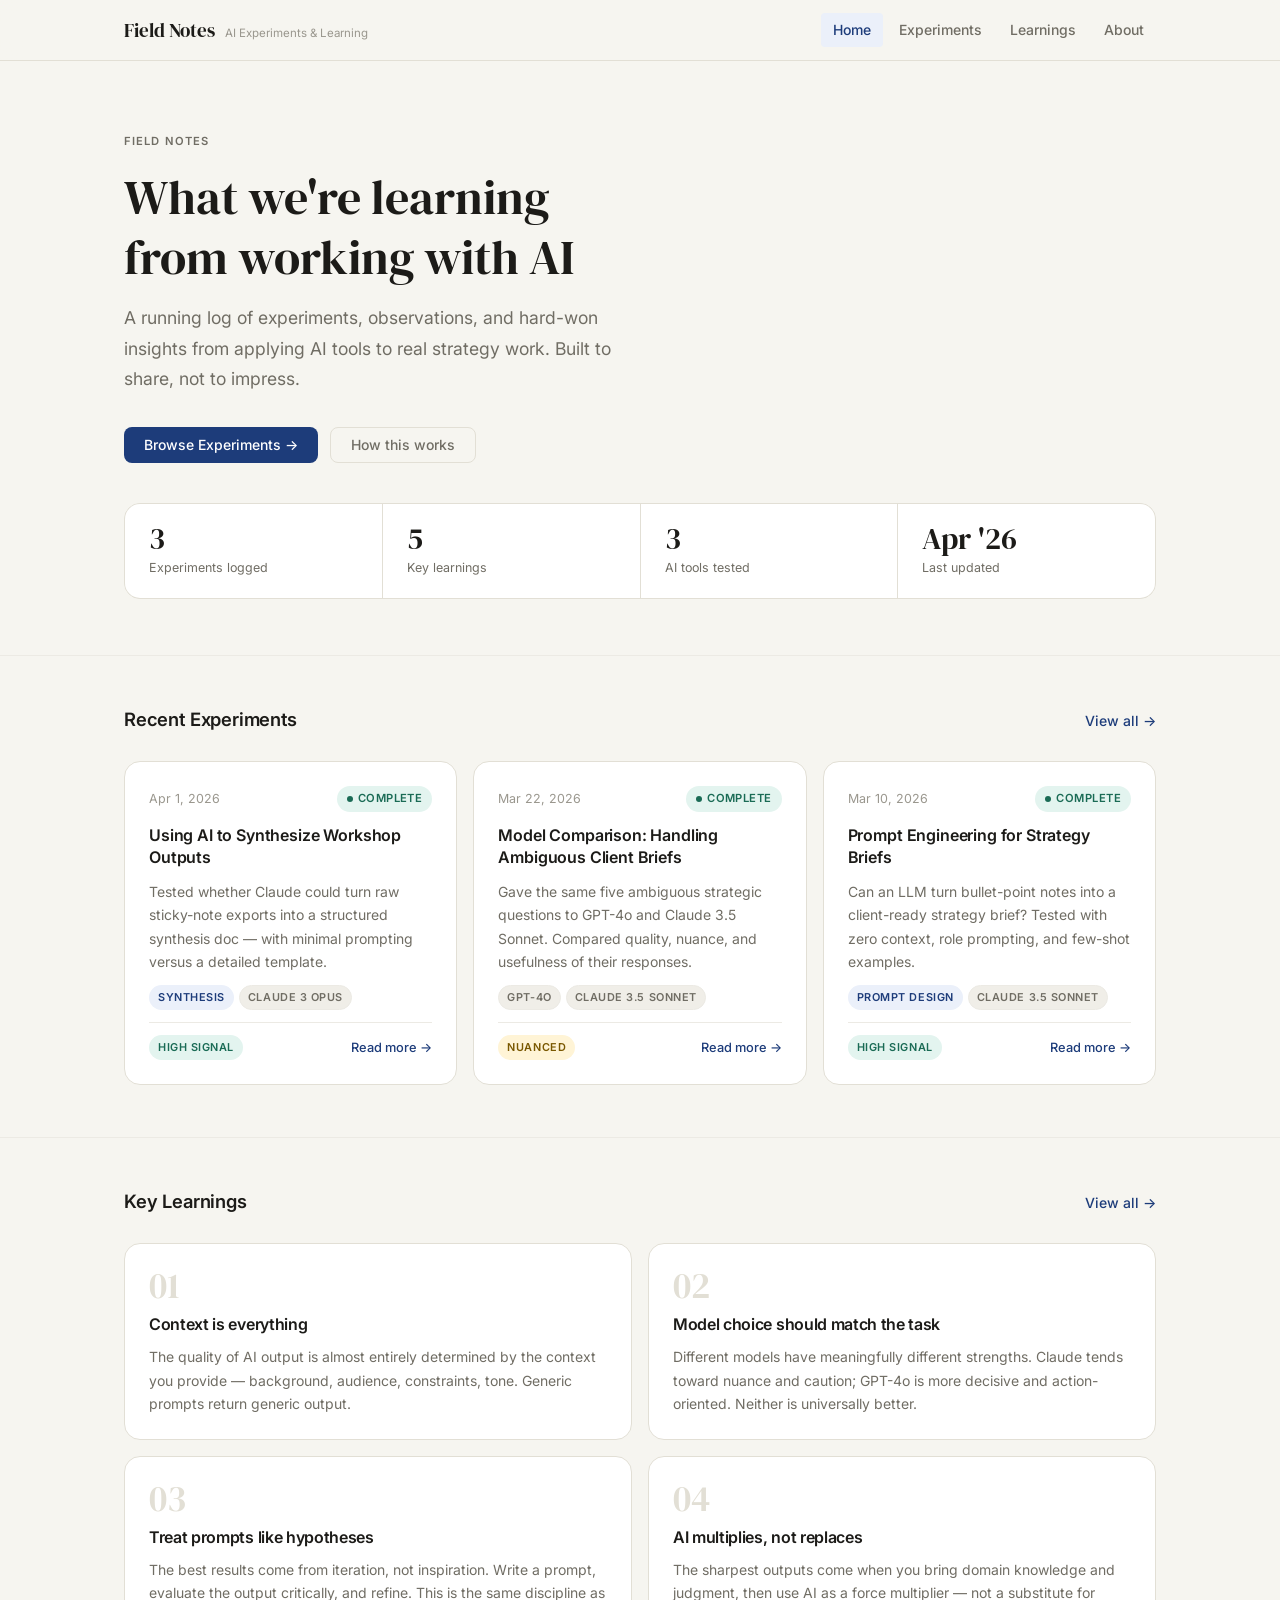
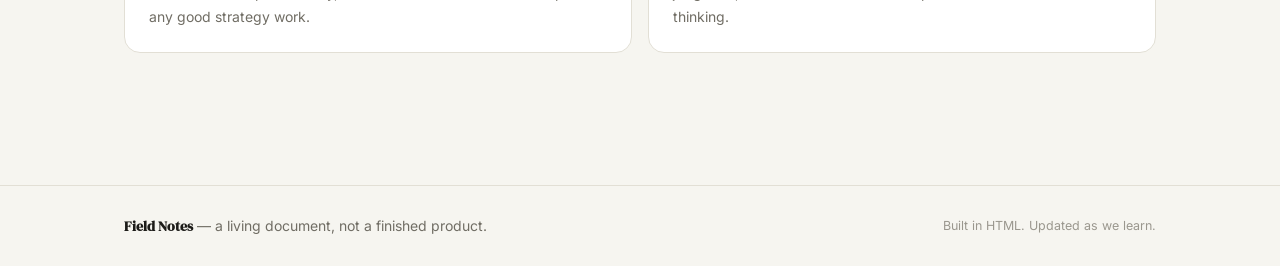
==== index.html @ b66347c5 "first commit" ====
<!DOCTYPE html>
<html lang="en">
<head>
  <meta charset="UTF-8">
  <meta name="viewport" content="width=device-width, initial-scale=1.0">
  <title>Field Notes — AI Experiments & Learning</title>
  <meta name="description" content="A living log of AI experiments, patterns, and practical learnings from strategy work.">
  <link rel="stylesheet" href="css/style.css">
</head>
<body>

  <!-- ── NAVIGATION ── -->
  <nav class="site-nav">
    <div class="nav-inner">
      <a href="index.html" class="nav-brand">
        <span class="nav-brand-name">Field Notes</span>
        <span class="nav-brand-sub">AI Experiments &amp; Learning</span>
      </a>
      <ul class="nav-links">
        <li><a href="index.html" class="active">Home</a></li>
        <li><a href="experiments/index.html">Experiments</a></li>
        <li><a href="learnings/index.html">Learnings</a></li>
        <li><a href="about/index.html">About</a></li>
      </ul>
    </div>
  </nav>

  <!-- ── HERO ── -->
  <header class="hero">
    <div class="container">
      <span class="eyebrow">Field Notes</span>
      <h1>What we're learning<br>from working with AI</h1>
      <p class="hero-desc">
        A running log of experiments, observations, and hard-won insights from applying AI tools to real strategy work. Built to share, not to impress.
      </p>
      <div class="hero-actions">
        <a href="experiments/index.html" class="btn btn-primary">Browse Experiments →</a>
        <a href="about/index.html" class="btn btn-ghost">How this works</a>
      </div>

      <!-- Stats bar -->
      <div class="stats-bar">
        <div class="stat">
          <div class="stat-number">3</div>
          <div class="stat-label">Experiments logged</div>
        </div>
        <div class="stat">
          <div class="stat-number">5</div>
          <div class="stat-label">Key learnings</div>
        </div>
        <div class="stat">
          <div class="stat-number">3</div>
          <div class="stat-label">AI tools tested</div>
        </div>
        <div class="stat">
          <div class="stat-number">Apr '26</div>
          <div class="stat-label">Last updated</div>
        </div>
      </div>
    </div>
  </header>

  <!-- ── RECENT EXPERIMENTS ── -->
  <main>
    <section class="section">
      <div class="container">
        <div class="section-header">
          <h2>Recent Experiments</h2>
          <a href="experiments/index.html" class="section-link">View all →</a>
        </div>

        <div class="card-grid">

          <!-- Card 1 -->
          <article class="card">
            <div class="card-meta">
              <span class="card-date">Apr 1, 2026</span>
              <span class="status-badge status--complete">Complete</span>
            </div>
            <h3>Using AI to Synthesize Workshop Outputs</h3>
            <p>Tested whether Claude could turn raw sticky-note exports into a structured synthesis doc — with minimal prompting versus a detailed template.</p>
            <div class="tags">
              <span class="tag tag--blue">Synthesis</span>
              <span class="tag">Claude 3 Opus</span>
            </div>
            <div class="card-footer">
              <span class="tag tag--green">High signal</span>
              <a href="experiments/experiment-003.html" class="card-link card-link-overlay">Read more →</a>
            </div>
          </article>

          <!-- Card 2 -->
          <article class="card">
            <div class="card-meta">
              <span class="card-date">Mar 22, 2026</span>
              <span class="status-badge status--complete">Complete</span>
            </div>
            <h3>Model Comparison: Handling Ambiguous Client Briefs</h3>
            <p>Gave the same five ambiguous strategic questions to GPT-4o and Claude 3.5 Sonnet. Compared quality, nuance, and usefulness of their responses.</p>
            <div class="tags">
              <span class="tag">GPT-4o</span>
              <span class="tag">Claude 3.5 Sonnet</span>
            </div>
            <div class="card-footer">
              <span class="tag tag--yellow">Nuanced</span>
              <a href="experiments/experiment-002.html" class="card-link card-link-overlay">Read more →</a>
            </div>
          </article>

          <!-- Card 3 -->
          <article class="card">
            <div class="card-meta">
              <span class="card-date">Mar 10, 2026</span>
              <span class="status-badge status--complete">Complete</span>
            </div>
            <h3>Prompt Engineering for Strategy Briefs</h3>
            <p>Can an LLM turn bullet-point notes into a client-ready strategy brief? Tested with zero context, role prompting, and few-shot examples.</p>
            <div class="tags">
              <span class="tag tag--blue">Prompt Design</span>
              <span class="tag">Claude 3.5 Sonnet</span>
            </div>
            <div class="card-footer">
              <span class="tag tag--green">High signal</span>
              <a href="experiments/experiment-001.html" class="card-link card-link-overlay">Read more →</a>
            </div>
          </article>

        </div>
      </div>
    </section>

    <!-- ── KEY LEARNINGS ── -->
    <section class="section">
      <div class="container">
        <div class="section-header">
          <h2>Key Learnings</h2>
          <a href="learnings/index.html" class="section-link">View all →</a>
        </div>

        <div class="two-col">

          <div class="insight-card">
            <div class="insight-number">01</div>
            <h3>Context is everything</h3>
            <p>The quality of AI output is almost entirely determined by the context you provide — background, audience, constraints, tone. Generic prompts return generic output.</p>
          </div>

          <div class="insight-card">
            <div class="insight-number">02</div>
            <h3>Model choice should match the task</h3>
            <p>Different models have meaningfully different strengths. Claude tends toward nuance and caution; GPT-4o is more decisive and action-oriented. Neither is universally better.</p>
          </div>

          <div class="insight-card">
            <div class="insight-number">03</div>
            <h3>Treat prompts like hypotheses</h3>
            <p>The best results come from iteration, not inspiration. Write a prompt, evaluate the output critically, and refine. This is the same discipline as any good strategy work.</p>
          </div>

          <div class="insight-card">
            <div class="insight-number">04</div>
            <h3>AI multiplies, not replaces</h3>
            <p>The sharpest outputs come when you bring domain knowledge and judgment, then use AI as a force multiplier — not a substitute for thinking.</p>
          </div>

        </div>
      </div>
    </section>
  </main>

  <!-- ── FOOTER ── -->
  <footer class="site-footer">
    <div class="footer-inner">
      <p class="footer-left"><strong>Field Notes</strong> — a living document, not a finished product.</p>
      <p class="footer-right">Built in HTML. Updated as we learn.</p>
    </div>
  </footer>

</body>
</html>
---- css/style.css ----
/* ========================================
   FIELD NOTES — AI Experiments & Learning
   Shared Stylesheet
   ======================================== */

@import url('https://fonts.googleapis.com/css2?family=DM+Serif+Display&family=Inter:wght@300;400;500;600&display=swap');

/* ── DESIGN TOKENS ── */
:root {
  /* Backgrounds */
  --bg:            #F6F5F0;
  --surface:       #FFFFFF;
  --surface-tint:  #F0EEE8;

  /* Borders */
  --border:        #E2DFD5;
  --border-soft:   #ECEAE4;

  /* Text */
  --text:          #1C1B18;
  --text-muted:    #706D64;
  --text-light:    #9A978E;

  /* Accent — deep navy */
  --accent:        #1D3C7A;
  --accent-hover:  #162E5E;
  --accent-mid:    #3059B4;
  --accent-light:  #EBF0FA;

  /* Status colors */
  --green:         #1A6B55;
  --green-light:   #E3F4EF;
  --yellow:        #7A5800;
  --yellow-light:  #FFF4D6;
  --red:           #8B1A1A;
  --red-light:     #FDEAEA;

  /* Typography */
  --font-sans: 'Inter', -apple-system, BlinkMacSystemFont, system-ui, sans-serif;
  --font-serif: 'DM Serif Display', Georgia, serif;

  /* Layout */
  --max-w:       1080px;
  --max-w-prose: 680px;

  /* Shape */
  --radius:    8px;
  --radius-lg: 16px;
  --radius-sm: 4px;

  /* Shadows */
  --shadow-sm: 0 1px 2px rgba(0, 0, 0, 0.06);
  --shadow:    0 2px 8px rgba(0, 0, 0, 0.08), 0 1px 2px rgba(0, 0, 0, 0.04);
  --shadow-md: 0 8px 24px rgba(0, 0, 0, 0.08), 0 2px 6px rgba(0, 0, 0, 0.04);

  /* Motion */
  --transition: 150ms ease;
}

/* ── RESET ── */
*, *::before, *::after {
  box-sizing: border-box;
  margin: 0;
  padding: 0;
}

html { scroll-behavior: smooth; }

body {
  font-family: var(--font-sans);
  background: var(--bg);
  color: var(--text);
  line-height: 1.6;
  font-size: 16px;
  -webkit-font-smoothing: antialiased;
  -moz-osx-font-smoothing: grayscale;
}

img { max-width: 100%; display: block; }
a { color: inherit; text-decoration: none; }

/* ── TYPOGRAPHY ── */
h1, h2, h3, h4 {
  line-height: 1.25;
  font-weight: 600;
  letter-spacing: -0.02em;
}

h1 {
  font-size: clamp(2rem, 4vw, 3rem);
  font-family: var(--font-serif);
  font-weight: 400;
  letter-spacing: 0;
}

h2 { font-size: clamp(1.35rem, 2.5vw, 1.65rem); }
h3 { font-size: 1.15rem; }
h4 { font-size: 0.9375rem; }

p { line-height: 1.7; }

.eyebrow {
  font-size: 0.7rem;
  font-weight: 600;
  letter-spacing: 0.1em;
  text-transform: uppercase;
  color: var(--text-muted);
}

/* ── LAYOUT ── */
.container {
  max-width: var(--max-w);
  margin: 0 auto;
  padding: 0 24px;
}

.container--prose {
  max-width: var(--max-w-prose);
  margin: 0 auto;
  padding: 0 24px;
}

/* ── NAVIGATION ── */
.site-nav {
  border-bottom: 1px solid var(--border);
  background: rgba(246, 245, 240, 0.94);
  backdrop-filter: blur(12px);
  -webkit-backdrop-filter: blur(12px);
  position: sticky;
  top: 0;
  z-index: 100;
}

.nav-inner {
  max-width: var(--max-w);
  margin: 0 auto;
  padding: 0 24px;
  height: 60px;
  display: flex;
  align-items: center;
  justify-content: space-between;
}

.nav-brand {
  display: flex;
  align-items: baseline;
  gap: 10px;
}

.nav-brand-name {
  font-family: var(--font-serif);
  font-size: 1.2rem;
  color: var(--text);
}

.nav-brand-sub {
  font-size: 0.72rem;
  color: var(--text-light);
  font-weight: 400;
}

.nav-links {
  display: flex;
  gap: 4px;
  list-style: none;
}

.nav-links a {
  font-size: 0.875rem;
  font-weight: 500;
  color: var(--text-muted);
  padding: 6px 12px;
  border-radius: var(--radius-sm);
  transition: color var(--transition), background var(--transition);
  display: block;
}

.nav-links a:hover {
  color: var(--text);
  background: var(--surface-tint);
}

.nav-links a.active {
  color: var(--accent);
  background: var(--accent-light);
}

/* ── HERO ── */
.hero {
  padding: 72px 0 56px;
  border-bottom: 1px solid var(--border-soft);
}

.hero .eyebrow {
  margin-bottom: 16px;
  display: block;
}

.hero h1 { margin-bottom: 16px; }

.hero-desc {
  font-size: 1.1rem;
  color: var(--text-muted);
  max-width: 540px;
  line-height: 1.75;
}

.hero-actions {
  margin-top: 32px;
  display: flex;
  gap: 12px;
  flex-wrap: wrap;
}

/* ── BUTTONS ── */
.btn {
  display: inline-flex;
  align-items: center;
  gap: 6px;
  padding: 10px 20px;
  border-radius: var(--radius);
  font-family: var(--font-sans);
  font-size: 0.875rem;
  font-weight: 500;
  cursor: pointer;
  transition: all var(--transition);
  border: none;
  text-decoration: none;
  line-height: 1;
}

.btn-primary {
  background: var(--accent);
  color: #fff;
}

.btn-primary:hover { background: var(--accent-hover); }

.btn-ghost {
  background: transparent;
  color: var(--text-muted);
  border: 1px solid var(--border);
}

.btn-ghost:hover {
  background: var(--surface);
  color: var(--text);
}

/* ── SECTIONS ── */
.section { padding: 52px 0; }

.section + .section {
  border-top: 1px solid var(--border-soft);
}

.section-header {
  display: flex;
  align-items: baseline;
  justify-content: space-between;
  margin-bottom: 28px;
  gap: 16px;
}

.section-header h2 {
  font-size: 1.15rem;
  letter-spacing: -0.01em;
}

.section-link {
  font-size: 0.875rem;
  color: var(--accent);
  font-weight: 500;
  white-space: nowrap;
  transition: color var(--transition);
}

.section-link:hover {
  color: var(--accent-hover);
  text-decoration: underline;
}

/* ── STATS BAR ── */
.stats-bar {
  display: grid;
  grid-template-columns: repeat(auto-fit, minmax(140px, 1fr));
  gap: 1px;
  background: var(--border);
  border: 1px solid var(--border);
  border-radius: var(--radius-lg);
  overflow: hidden;
  margin: 40px 0 0;
}

.stat {
  background: var(--surface);
  padding: 20px 24px;
}

.stat-number {
  font-size: 1.875rem;
  font-family: var(--font-serif);
  color: var(--text);
  line-height: 1;
  margin-bottom: 4px;
}

.stat-label {
  font-size: 0.78rem;
  color: var(--text-muted);
}

/* ── CARDS ── */
.card-grid {
  display: grid;
  grid-template-columns: repeat(auto-fill, minmax(300px, 1fr));
  gap: 16px;
}

.card {
  background: var(--surface);
  border: 1px solid var(--border);
  border-radius: var(--radius-lg);
  padding: 24px;
  display: flex;
  flex-direction: column;
  gap: 12px;
  position: relative;
  transition: box-shadow var(--transition), transform var(--transition), border-color var(--transition);
}

.card:hover {
  box-shadow: var(--shadow-md);
  transform: translateY(-2px);
}

.card-meta {
  display: flex;
  align-items: center;
  justify-content: space-between;
  gap: 8px;
}

.card-date {
  font-size: 0.78rem;
  color: var(--text-light);
}

.card h3 {
  font-size: 1rem;
  line-height: 1.4;
  letter-spacing: -0.01em;
}

.card p {
  font-size: 0.875rem;
  color: var(--text-muted);
  line-height: 1.65;
  flex: 1;
}

.card-footer {
  margin-top: auto;
  padding-top: 12px;
  border-top: 1px solid var(--border-soft);
  display: flex;
  align-items: center;
  justify-content: space-between;
  gap: 8px;
}

.card-link {
  font-size: 0.8rem;
  color: var(--accent);
  font-weight: 500;
  transition: color var(--transition);
}

.card-link:hover { color: var(--accent-hover); }

/* Full-card click target */
.card-link-overlay::after {
  content: '';
  position: absolute;
  inset: 0;
  border-radius: var(--radius-lg);
}

/* ── TAGS ── */
.tags {
  display: flex;
  flex-wrap: wrap;
  gap: 5px;
}

.tag {
  font-size: 0.68rem;
  font-weight: 600;
  letter-spacing: 0.05em;
  text-transform: uppercase;
  padding: 3px 8px;
  border-radius: 100px;
  background: var(--surface-tint);
  color: var(--text-muted);
  border: 1px solid var(--border-soft);
  white-space: nowrap;
}

.tag--blue  { background: var(--accent-light); color: var(--accent);  border-color: transparent; }
.tag--green { background: var(--green-light);  color: var(--green);   border-color: transparent; }
.tag--yellow{ background: var(--yellow-light); color: var(--yellow);  border-color: transparent; }
.tag--red   { background: var(--red-light);    color: var(--red);     border-color: transparent; }

/* ── STATUS BADGE ── */
.status-badge {
  display: inline-flex;
  align-items: center;
  gap: 5px;
  font-size: 0.7rem;
  font-weight: 600;
  letter-spacing: 0.04em;
  text-transform: uppercase;
  padding: 4px 10px;
  border-radius: 100px;
}

.status-badge::before {
  content: '';
  width: 6px;
  height: 6px;
  border-radius: 50%;
  background: currentColor;
  display: block;
}

.status--complete  { background: var(--green-light);  color: var(--green);  }
.status--ongoing   { background: var(--yellow-light); color: var(--yellow); }
.status--draft     { background: var(--surface-tint); color: var(--text-muted); }

/* ── EXPERIMENT LIST PAGE ── */
.experiments-table {
  display: flex;
  flex-direction: column;
  gap: 12px;
}

.experiment-row {
  background: var(--surface);
  border: 1px solid var(--border);
  border-radius: var(--radius-lg);
  padding: 20px 24px;
  display: grid;
  grid-template-columns: 1fr auto;
  gap: 16px;
  align-items: center;
  position: relative;
  transition: box-shadow var(--transition), transform var(--transition);
}

.experiment-row:hover {
  box-shadow: var(--shadow);
  transform: translateY(-1px);
}

.experiment-row-main {
  display: flex;
  flex-direction: column;
  gap: 8px;
  min-width: 0;
}

.experiment-row-meta {
  display: flex;
  align-items: center;
  gap: 8px;
  flex-wrap: wrap;
}

.experiment-row h3 {
  font-size: 1rem;
  letter-spacing: -0.01em;
}

.experiment-row p {
  font-size: 0.875rem;
  color: var(--text-muted);
  line-height: 1.55;
}

.experiment-row-right {
  display: flex;
  flex-direction: column;
  align-items: flex-end;
  gap: 8px;
  white-space: nowrap;
}

/* ── EXPERIMENT DETAIL ── */
.experiment-header {
  padding: 48px 0 40px;
  border-bottom: 1px solid var(--border-soft);
}

.back-link {
  display: inline-flex;
  align-items: center;
  gap: 6px;
  font-size: 0.8rem;
  color: var(--text-muted);
  margin-bottom: 28px;
  transition: color var(--transition);
}

.back-link:hover { color: var(--text); }
.back-link svg { flex-shrink: 0; }

.experiment-header-meta {
  display: flex;
  align-items: center;
  gap: 10px;
  flex-wrap: wrap;
  margin-bottom: 20px;
}

.experiment-header h1 {
  font-size: clamp(1.6rem, 3.5vw, 2.5rem);
  margin-bottom: 14px;
}

.experiment-header-desc {
  font-size: 1.05rem;
  color: var(--text-muted);
  max-width: 580px;
  line-height: 1.75;
}

.experiment-body {
  padding: 52px 0 80px;
}

.experiment-layout {
  display: grid;
  grid-template-columns: 1fr 256px;
  gap: 52px;
  align-items: start;
}

.experiment-content { min-width: 0; }

.experiment-sidebar { position: sticky; top: 76px; }

.experiment-section {
  margin-bottom: 44px;
}

.experiment-section:last-child { margin-bottom: 0; }

.section-label {
  font-size: 0.68rem;
  font-weight: 700;
  letter-spacing: 0.12em;
  text-transform: uppercase;
  color: var(--text-light);
  margin-bottom: 14px;
  padding-bottom: 10px;
  border-bottom: 1px solid var(--border-soft);
}

.experiment-section p {
  font-size: 0.9375rem;
  color: var(--text-muted);
  line-height: 1.75;
  margin-bottom: 14px;
}

.experiment-section p:last-child { margin-bottom: 0; }

.experiment-section ul {
  padding-left: 20px;
}

.experiment-section li {
  font-size: 0.9375rem;
  color: var(--text-muted);
  line-height: 1.7;
  margin-bottom: 8px;
}

/* Callout block */
.callout {
  background: var(--accent-light);
  border-left: 3px solid var(--accent);
  border-radius: 0 var(--radius) var(--radius) 0;
  padding: 16px 20px;
  margin: 24px 0;
}

.callout-label {
  font-size: 0.65rem;
  font-weight: 700;
  letter-spacing: 0.12em;
  text-transform: uppercase;
  color: var(--accent-mid);
  margin-bottom: 6px;
}

.callout p {
  font-size: 0.9375rem;
  color: var(--text);
  line-height: 1.65;
  margin: 0 !important;
}

.callout--green {
  background: var(--green-light);
  border-color: var(--green);
}

.callout--green .callout-label { color: var(--green); }

/* Sidebar cards */
.sidebar-card {
  background: var(--surface);
  border: 1px solid var(--border);
  border-radius: var(--radius-lg);
  padding: 20px;
  margin-bottom: 16px;
}

.sidebar-card-title {
  font-size: 0.65rem;
  font-weight: 700;
  letter-spacing: 0.12em;
  text-transform: uppercase;
  color: var(--text-light);
  margin-bottom: 14px;
}

.sidebar-row {
  display: flex;
  flex-direction: column;
  gap: 2px;
  margin-bottom: 14px;
  padding-bottom: 14px;
  border-bottom: 1px solid var(--border-soft);
}

.sidebar-row:last-child {
  margin-bottom: 0;
  padding-bottom: 0;
  border-bottom: none;
}

.sidebar-row-label {
  font-size: 0.72rem;
  color: var(--text-light);
}

.sidebar-row-value {
  font-size: 0.875rem;
  color: var(--text);
  font-weight: 500;
}

/* ── LEARNINGS PAGE ── */
.featured-insight {
  background: var(--accent);
  color: #fff;
  border-radius: var(--radius-lg);
  padding: 40px;
  margin-bottom: 16px;
}

.featured-insight .eyebrow {
  color: rgba(255, 255, 255, 0.6);
  margin-bottom: 12px;
  display: block;
}

.featured-insight h2 {
  font-family: var(--font-serif);
  font-weight: 400;
  font-size: clamp(1.4rem, 2.5vw, 2rem);
  letter-spacing: 0;
  line-height: 1.35;
  margin-bottom: 16px;
}

.featured-insight p {
  font-size: 0.9375rem;
  color: rgba(255, 255, 255, 0.75);
  line-height: 1.7;
  max-width: 560px;
}

.insights-grid {
  display: grid;
  grid-template-columns: repeat(auto-fill, minmax(280px, 1fr));
  gap: 16px;
}

.insight-card {
  background: var(--surface);
  border: 1px solid var(--border);
  border-radius: var(--radius-lg);
  padding: 24px;
  display: flex;
  flex-direction: column;
  gap: 10px;
}

.insight-number {
  font-size: 2.25rem;
  font-family: var(--font-serif);
  color: var(--border);
  line-height: 1;
}

.insight-card h3 {
  font-size: 1rem;
  line-height: 1.35;
}

.insight-card p {
  font-size: 0.875rem;
  color: var(--text-muted);
  line-height: 1.65;
}

/* Resource / link list */
.resource-list {
  display: flex;
  flex-direction: column;
  gap: 10px;
}

.resource-item {
  background: var(--surface);
  border: 1px solid var(--border);
  border-radius: var(--radius);
  padding: 16px 20px;
  display: flex;
  align-items: center;
  justify-content: space-between;
  gap: 16px;
  transition: box-shadow var(--transition), transform var(--transition);
}

.resource-item:hover {
  box-shadow: var(--shadow);
  transform: translateY(-1px);
}

.resource-item h4 {
  font-size: 0.9rem;
  margin-bottom: 2px;
}

.resource-item p {
  font-size: 0.8rem;
  color: var(--text-muted);
  line-height: 1.4;
}

.resource-arrow { color: var(--text-light); font-size: 0.875rem; flex-shrink: 0; }

/* ── ABOUT / PROSE ── */
.prose h2 {
  font-size: 1.25rem;
  margin-bottom: 12px;
  margin-top: 44px;
}

.prose h2:first-child { margin-top: 0; }

.prose p {
  font-size: 0.9375rem;
  color: var(--text-muted);
  line-height: 1.8;
  margin-bottom: 16px;
}

.prose ul {
  padding-left: 20px;
  margin-bottom: 16px;
}

.prose li {
  font-size: 0.9375rem;
  color: var(--text-muted);
  line-height: 1.75;
  margin-bottom: 8px;
}

.prose a {
  color: var(--accent);
  text-decoration: underline;
  text-underline-offset: 2px;
}

.prose a:hover { color: var(--accent-hover); }

/* Step list */
.step-list {
  display: flex;
  flex-direction: column;
  gap: 12px;
  list-style: none;
  padding: 0;
  counter-reset: steps;
}

.step-list li {
  counter-increment: steps;
  background: var(--surface);
  border: 1px solid var(--border);
  border-radius: var(--radius);
  padding: 16px 20px 16px 56px;
  position: relative;
  font-size: 0.9375rem;
  color: var(--text-muted);
  line-height: 1.65;
}

.step-list li::before {
  content: counter(steps);
  position: absolute;
  left: 18px;
  top: 50%;
  transform: translateY(-50%);
  font-family: var(--font-serif);
  font-size: 1rem;
  color: var(--accent);
  width: 24px;
  height: 24px;
  background: var(--accent-light);
  border-radius: 50%;
  display: flex;
  align-items: center;
  justify-content: center;
}

/* ── DIVIDER ── */
hr.divider {
  border: none;
  border-top: 1px solid var(--border-soft);
  margin: 0;
}

/* ── FOOTER ── */
.site-footer {
  border-top: 1px solid var(--border);
  padding: 28px 0;
  margin-top: 80px;
}

.footer-inner {
  max-width: var(--max-w);
  margin: 0 auto;
  padding: 0 24px;
  display: flex;
  align-items: center;
  justify-content: space-between;
  gap: 16px;
  flex-wrap: wrap;
}

.footer-left {
  font-size: 0.875rem;
  color: var(--text-muted);
}

.footer-left strong {
  color: var(--text);
  font-weight: 600;
  font-family: var(--font-serif);
}

.footer-right { font-size: 0.78rem; color: var(--text-light); }

/* ── TWO-COLUMN LAYOUT ── */
.two-col {
  display: grid;
  grid-template-columns: 1fr 1fr;
  gap: 16px;
}

/* ── RESPONSIVE ── */
@media (max-width: 768px) {
  .experiment-layout {
    grid-template-columns: 1fr;
  }

  .experiment-sidebar { position: static; }

  .nav-brand-sub { display: none; }

  .hero { padding: 48px 0 40px; }

  .stats-bar { grid-template-columns: repeat(2, 1fr); }

  .two-col { grid-template-columns: 1fr; }

  .featured-insight { padding: 28px; }

  .experiment-row {
    grid-template-columns: 1fr;
  }

  .experiment-row-right {
    flex-direction: row;
    align-items: center;
    justify-content: flex-start;
  }
}

@media (max-width: 480px) {
  .card-grid { grid-template-columns: 1fr; }
  .insights-grid { grid-template-columns: 1fr; }

  .nav-links a { padding: 6px 8px; font-size: 0.8rem; }

  .stats-bar { grid-template-columns: 1fr 1fr; }

  .section { padding: 40px 0; }
}
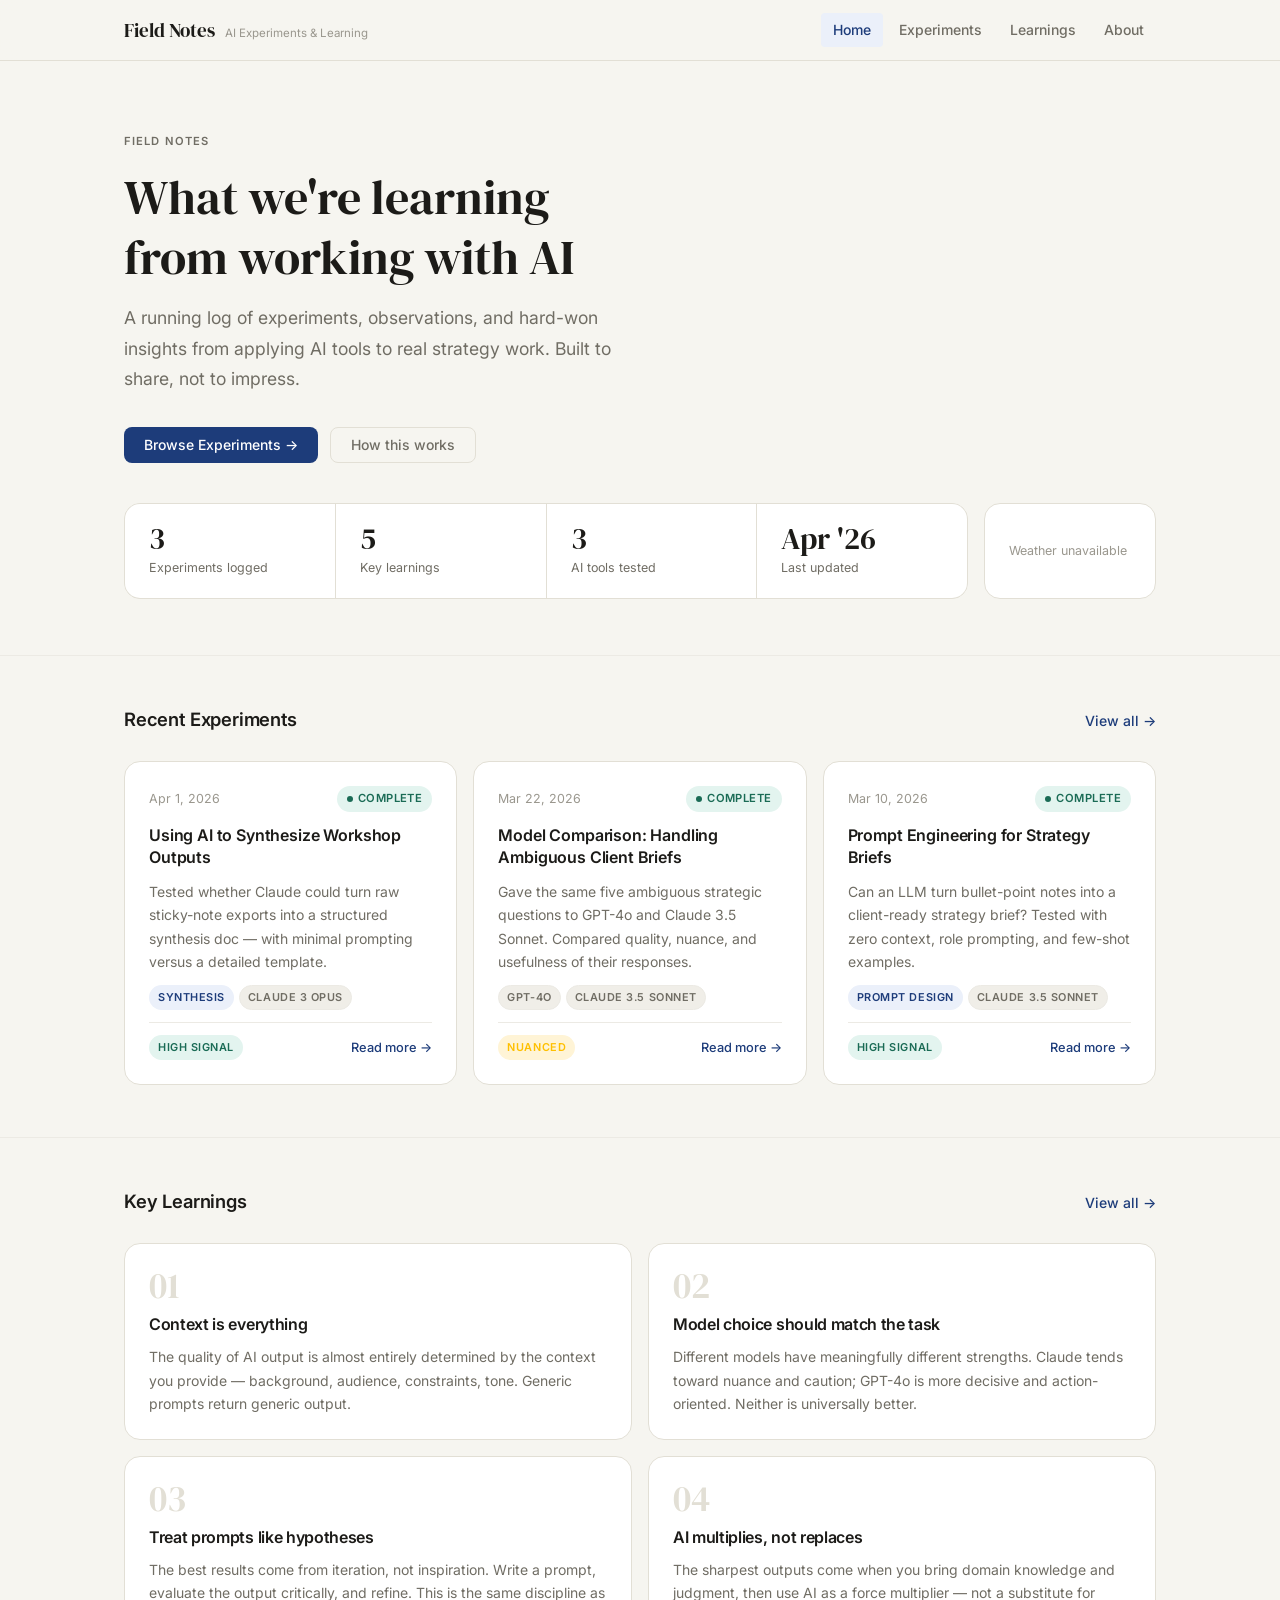
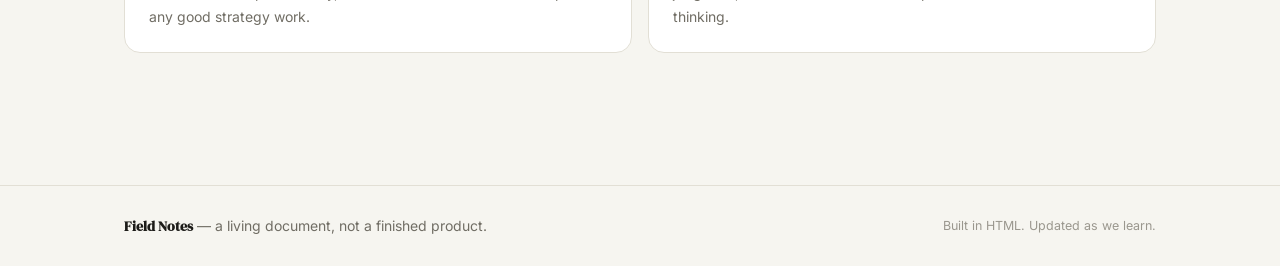
==== commit d208cc8d: "add weather widget and update hero section layout" ====
--- a/index.html
+++ b/index.html
@@ -38,23 +38,28 @@
         <a href="about/index.html" class="btn btn-ghost">How this works</a>
       </div>
 
-      <!-- Stats bar -->
-      <div class="stats-bar">
-        <div class="stat">
-          <div class="stat-number">3</div>
-          <div class="stat-label">Experiments logged</div>
-        </div>
-        <div class="stat">
-          <div class="stat-number">5</div>
-          <div class="stat-label">Key learnings</div>
-        </div>
-        <div class="stat">
-          <div class="stat-number">3</div>
-          <div class="stat-label">AI tools tested</div>
-        </div>
-        <div class="stat">
-          <div class="stat-number">Apr '26</div>
-          <div class="stat-label">Last updated</div>
+      <!-- Stats bar + weather -->
+      <div class="hero-bottom">
+        <div class="stats-bar">
+          <div class="stat">
+            <div class="stat-number">3</div>
+            <div class="stat-label">Experiments logged</div>
+          </div>
+          <div class="stat">
+            <div class="stat-number">5</div>
+            <div class="stat-label">Key learnings</div>
+          </div>
+          <div class="stat">
+            <div class="stat-number">3</div>
+            <div class="stat-label">AI tools tested</div>
+          </div>
+          <div class="stat">
+            <div class="stat-number">Apr '26</div>
+            <div class="stat-label">Last updated</div>
+          </div>
+        </div>
+        <div id="weather-widget" class="weather-card" aria-live="polite">
+          <div class="weather-state">Detecting location…</div>
         </div>
       </div>
     </div>
@@ -176,5 +181,122 @@
     </div>
   </footer>
 
+  <script>
+  (function () {
+    var widget = document.getElementById('weather-widget');
+
+    var WMO = {
+      0:  { emoji: '&#x2600;&#xFE0F;',  label: 'Clear sky' },
+      1:  { emoji: '&#x1F324;&#xFE0F;', label: 'Mainly clear' },
+      2:  { emoji: '&#x26C5;',           label: 'Partly cloudy' },
+      3:  { emoji: '&#x2601;&#xFE0F;',  label: 'Overcast' },
+      45: { emoji: '&#x1F32B;&#xFE0F;', label: 'Foggy' },
+      48: { emoji: '&#x1F32B;&#xFE0F;', label: 'Icy fog' },
+      51: { emoji: '&#x1F326;&#xFE0F;', label: 'Light drizzle' },
+      53: { emoji: '&#x1F326;&#xFE0F;', label: 'Drizzle' },
+      55: { emoji: '&#x1F327;&#xFE0F;', label: 'Heavy drizzle' },
+      61: { emoji: '&#x1F327;&#xFE0F;', label: 'Light rain' },
+      63: { emoji: '&#x1F327;&#xFE0F;', label: 'Rain' },
+      65: { emoji: '&#x1F327;&#xFE0F;', label: 'Heavy rain' },
+      71: { emoji: '&#x1F328;&#xFE0F;', label: 'Light snow' },
+      73: { emoji: '&#x1F328;&#xFE0F;', label: 'Snow' },
+      75: { emoji: '&#x2744;&#xFE0F;',  label: 'Heavy snow' },
+      77: { emoji: '&#x1F328;&#xFE0F;', label: 'Snow grains' },
+      80: { emoji: '&#x1F326;&#xFE0F;', label: 'Rain showers' },
+      81: { emoji: '&#x1F327;&#xFE0F;', label: 'Heavy showers' },
+      82: { emoji: '&#x26C8;&#xFE0F;',  label: 'Violent showers' },
+      85: { emoji: '&#x1F328;&#xFE0F;', label: 'Snow showers' },
+      86: { emoji: '&#x2744;&#xFE0F;',  label: 'Heavy snow showers' },
+      95: { emoji: '&#x26C8;&#xFE0F;',  label: 'Thunderstorm' },
+      96: { emoji: '&#x26C8;&#xFE0F;',  label: 'Thunderstorm + hail' },
+      99: { emoji: '&#x26C8;&#xFE0F;',  label: 'Thunderstorm + hail' }
+    };
+
+    function setState(html) { widget.innerHTML = html; }
+
+    function showError(msg) {
+      setState('<div class="weather-state">' + msg + '</div>');
+    }
+
+    function render(data, locationName) {
+      var cw   = data.current_weather;
+      var tempF = Math.round(cw.temperature);
+      var condition = WMO[cw.weathercode] || { emoji: '&#x1F321;&#xFE0F;', label: 'Unknown' };
+      var emoji = (cw.windspeed > 30 && [95, 96, 99].indexOf(cw.weathercode) === -1)
+        ? '&#x1F4A8;' : condition.emoji;
+      var locHtml = locationName
+        ? '<div class="weather-location">' + locationName + '</div>' : '';
+      setState(
+        '<div class="weather-emoji">' + emoji + '</div>' +
+        '<div class="weather-temp">' + tempF + '&deg;F</div>' +
+        '<div class="weather-desc">' + condition.label + '</div>' +
+        locHtml
+      );
+    }
+
+    function fetchWeather(lat, lon) {
+      return fetch(
+        'https://api.open-meteo.com/v1/forecast' +
+        '?latitude='          + encodeURIComponent(lat) +
+        '&longitude='         + encodeURIComponent(lon) +
+        '&current_weather=true' +
+        '&temperature_unit=fahrenheit' +
+        '&wind_speed_unit=mph'
+      ).then(function (r) {
+        if (!r.ok) throw new Error('Weather request failed');
+        return r.json();
+      });
+    }
+
+    function reverseGeocode(lat, lon) {
+      return fetch(
+        'https://nominatim.openstreetmap.org/reverse?lat=' +
+        encodeURIComponent(lat) + '&lon=' + encodeURIComponent(lon) + '&format=json'
+      ).then(function (r) {
+        if (!r.ok) return null;
+        return r.json().then(function (d) {
+          var a    = d.address || {};
+          var city = a.city || a.town || a.village || a.county || '';
+          var st   = a.state_code || a.state || '';
+          return (city && st) ? city + ', ' + st : (city || null);
+        });
+      }).catch(function () { return null; });
+    }
+
+    function tryIpFallback() {
+      fetch('https://ipapi.co/json/')
+        .then(function (r) {
+          if (!r.ok) throw new Error();
+          return r.json();
+        })
+        .then(function (d) {
+          var lat  = d.latitude;
+          var lon  = d.longitude;
+          var name = (d.city && d.region_code) ? d.city + ', ' + d.region_code : (d.city || null);
+          fetchWeather(lat, lon)
+            .then(function (data) { render(data, name); })
+            .catch(function () { showError('Weather unavailable'); });
+        })
+        .catch(function () { showError('Weather unavailable'); });
+    }
+
+    if (!navigator.geolocation) {
+      tryIpFallback();
+      return;
+    }
+
+    navigator.geolocation.getCurrentPosition(
+      function (pos) {
+        var lat = pos.coords.latitude;
+        var lon = pos.coords.longitude;
+        Promise.all([fetchWeather(lat, lon), reverseGeocode(lat, lon)])
+          .then(function (res) { render(res[0], res[1]); })
+          .catch(function ()   { showError('Weather unavailable'); });
+      },
+      function () { tryIpFallback(); },
+      { timeout: 8000 }
+    );
+  }());
+  </script>
 </body>
 </html>
--- a/css/style.css
+++ b/css/style.css
@@ -30,7 +30,7 @@
   /* Status colors */
   --green:         #1A6B55;
   --green-light:   #E3F4EF;
-  --yellow:        #7A5800;
+  --yellow:        #FFC000;
   --yellow-light:  #FFF4D6;
   --red:           #8B1A1A;
   --red-light:     #FDEAEA;
@@ -308,6 +308,66 @@
 .stat-label {
   font-size: 0.78rem;
   color: var(--text-muted);
+}
+
+/* ── HERO BOTTOM (stats + weather row) ── */
+.hero-bottom {
+  display: flex;
+  align-items: stretch;
+  gap: 16px;
+  margin-top: 40px;
+}
+
+.hero-bottom .stats-bar {
+  flex: 1;
+  margin: 0;
+}
+
+/* ── WEATHER WIDGET ── */
+.weather-card {
+  background: var(--surface);
+  border: 1px solid var(--border);
+  border-radius: var(--radius-lg);
+  padding: 20px 24px;
+  min-width: 172px;
+  display: flex;
+  flex-direction: column;
+  justify-content: center;
+  gap: 2px;
+}
+
+.weather-emoji {
+  font-size: 2rem;
+  line-height: 1;
+  margin-bottom: 6px;
+}
+
+.weather-temp {
+  font-size: 1.875rem;
+  font-family: var(--font-serif);
+  color: var(--text);
+  line-height: 1;
+}
+
+.weather-desc {
+  font-size: 0.78rem;
+  color: var(--text-muted);
+  margin-top: 4px;
+}
+
+.weather-location {
+  font-size: 0.72rem;
+  color: var(--text-light);
+  margin-top: 8px;
+  white-space: nowrap;
+  overflow: hidden;
+  text-overflow: ellipsis;
+  max-width: 156px;
+}
+
+.weather-state {
+  font-size: 0.78rem;
+  color: var(--text-light);
 }
 
 /* ── CARDS ── */
@@ -899,6 +959,24 @@
 
   .stats-bar { grid-template-columns: repeat(2, 1fr); }
 
+  .hero-bottom {
+    flex-direction: column;
+  }
+
+  .weather-card {
+    flex-direction: row;
+    align-items: center;
+    gap: 20px;
+    min-width: unset;
+    padding: 16px 20px;
+  }
+
+  .weather-emoji {
+    font-size: 1.75rem;
+    margin-bottom: 0;
+    flex-shrink: 0;
+  }
+
   .two-col { grid-template-columns: 1fr; }
 
   .featured-insight { padding: 28px; }
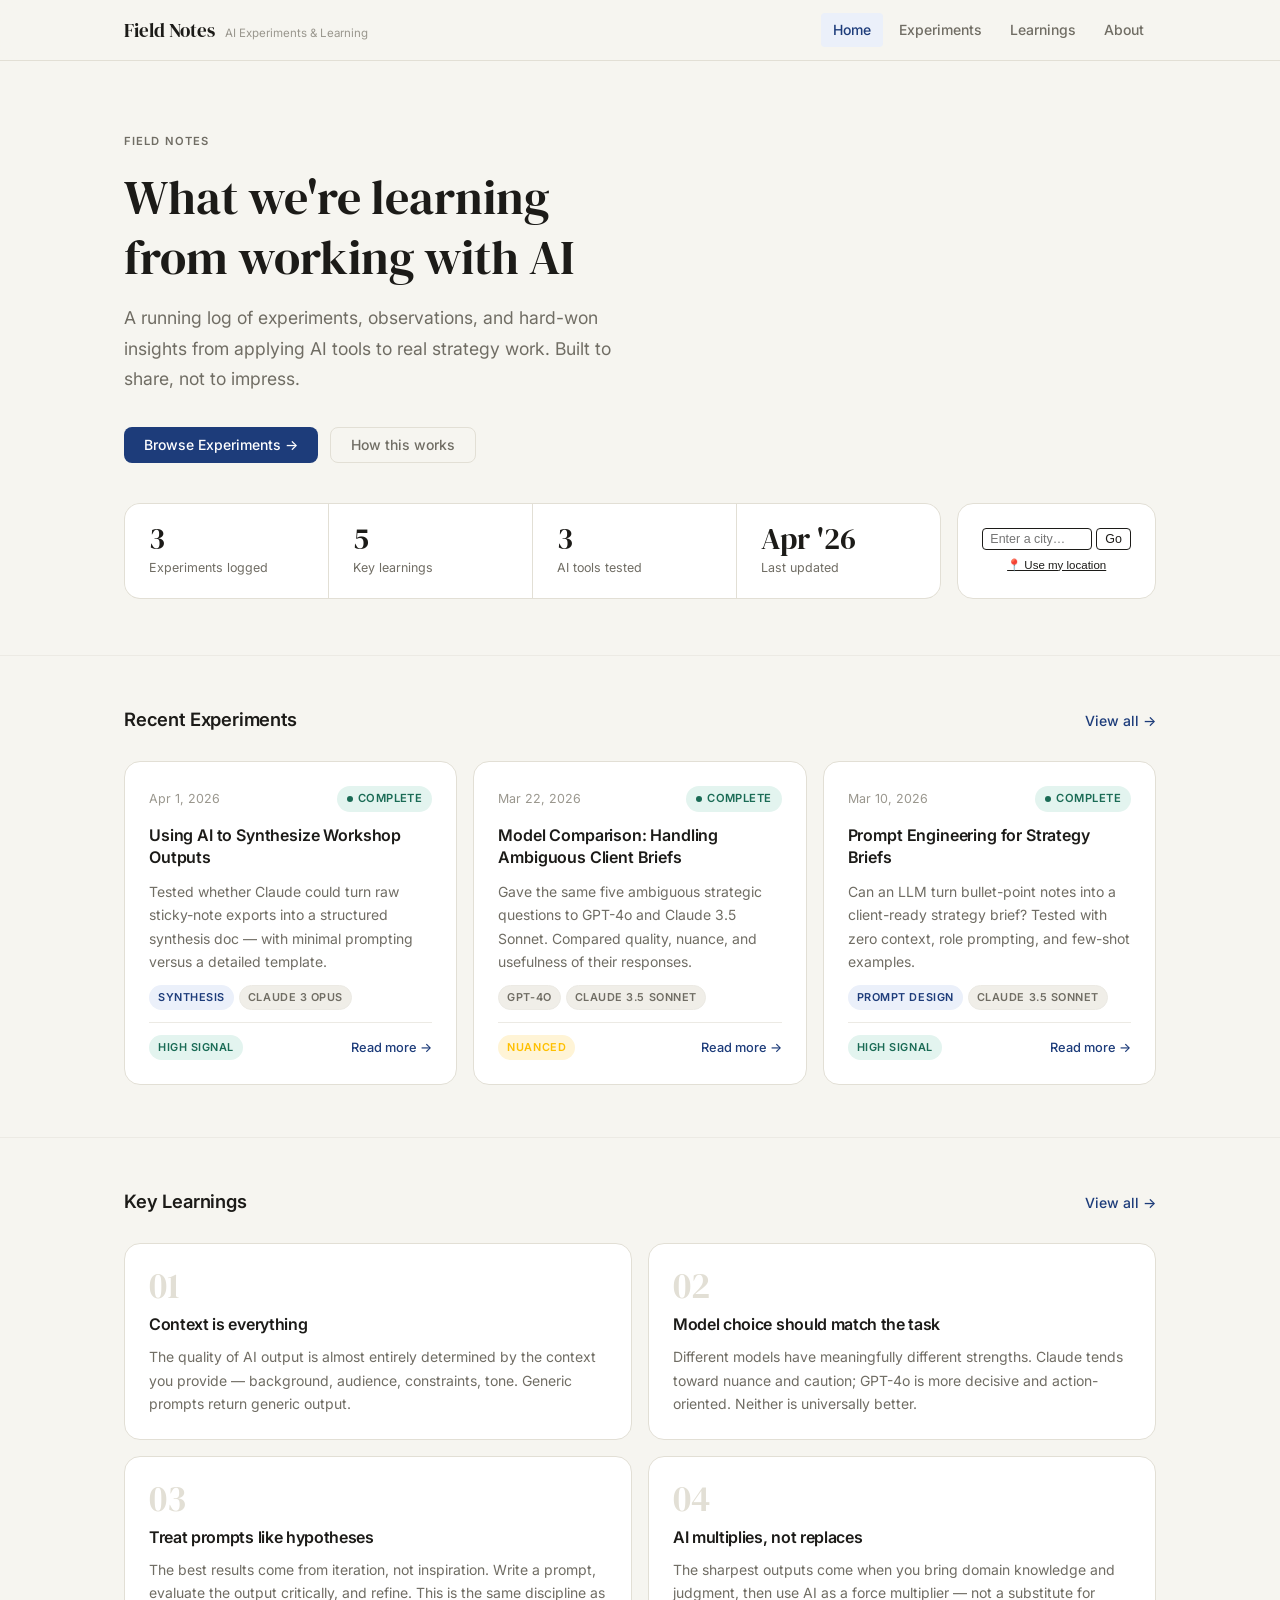
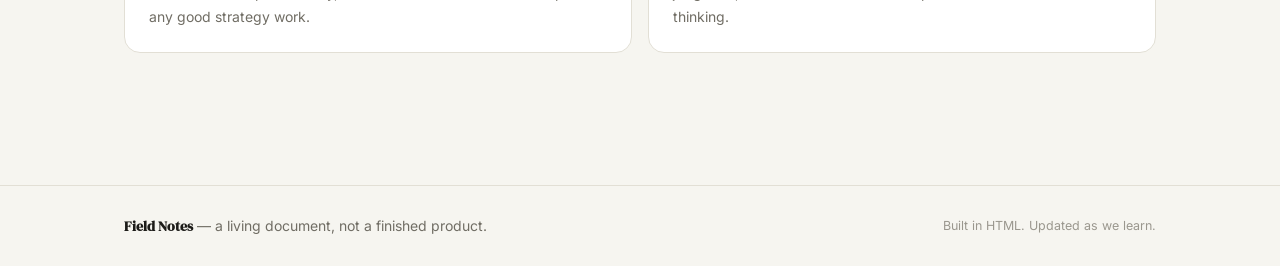
==== commit 6c33c022: "add edit button for weather location and improve geolocation handling" ====
--- a/index.html
+++ b/index.html
@@ -224,14 +224,20 @@
       var condition = WMO[cw.weathercode] || { emoji: '&#x1F321;&#xFE0F;', label: 'Unknown' };
       var emoji = (cw.windspeed > 30 && [95, 96, 99].indexOf(cw.weathercode) === -1)
         ? '&#x1F4A8;' : condition.emoji;
+      var editBtn = ' <button id="weather-edit-btn" title="Change location" style="font-size:0.65rem;' +
+        'cursor:pointer;border:none;background:transparent;color:inherit;opacity:0.6;' +
+        'padding:0 2px;vertical-align:middle">&#x270F;</button>';
       var locHtml = locationName
-        ? '<div class="weather-location">' + locationName + '</div>' : '';
+        ? '<div class="weather-location">' + locationName + editBtn + '</div>'
+        : '<div>' + editBtn + '</div>';
       setState(
         '<div class="weather-emoji">' + emoji + '</div>' +
         '<div class="weather-temp">' + tempF + '&deg;F</div>' +
         '<div class="weather-desc">' + condition.label + '</div>' +
         locHtml
       );
+      var eb = document.getElementById('weather-edit-btn');
+      if (eb) { eb.addEventListener('click', showLocationPrompt); }
     }
 
     function fetchWeather(lat, lon) {
@@ -263,39 +269,95 @@
       }).catch(function () { return null; });
     }
 
-    function tryIpFallback() {
-      fetch('https://ipapi.co/json/')
-        .then(function (r) {
-          if (!r.ok) throw new Error();
-          return r.json();
-        })
-        .then(function (d) {
-          var lat  = d.latitude;
-          var lon  = d.longitude;
-          var name = (d.city && d.region_code) ? d.city + ', ' + d.region_code : (d.city || null);
-          fetchWeather(lat, lon)
-            .then(function (data) { render(data, name); })
-            .catch(function () { showError('Weather unavailable'); });
-        })
-        .catch(function () { showError('Weather unavailable'); });
+    function searchCity(query) {
+      fetch(
+        'https://geocoding-api.open-meteo.com/v1/search?name=' +
+        encodeURIComponent(query) + '&count=1&language=en&format=json'
+      ).then(function (r) {
+        if (!r.ok) throw new Error();
+        return r.json();
+      }).then(function (d) {
+        if (!d.results || !d.results.length) {
+          setState('<div class="weather-state" style="font-size:0.8rem">City not found. ' +
+            '<button id="weather-retry-btn" style="cursor:pointer;border:none;background:transparent;' +
+            'color:inherit;text-decoration:underline;padding:0;font-size:0.8rem">Try again</button></div>');
+          var rb = document.getElementById('weather-retry-btn');
+          if (rb) { rb.addEventListener('click', showLocationPrompt); }
+          return;
+        }
+        var place = d.results[0];
+        var name  = place.name + (place.admin1 ? ', ' + place.admin1 : '');
+        fetchWeather(place.latitude, place.longitude)
+          .then(function (data) { render(data, name); })
+          .catch(function () { showError('Weather unavailable'); });
+      }).catch(function () { showError('Weather unavailable'); });
+    }
+
+    function showLocationPrompt() {
+      setState(
+        '<form id="weather-form" style="font-size:0.78rem;line-height:1.7;text-align:center">' +
+        '<input id="weather-city" type="text" placeholder="Enter a city\u2026" autocomplete="off"' +
+        ' style="padding:3px 7px;border:1px solid currentColor;border-radius:4px;' +
+        'background:transparent;color:inherit;font-size:0.78rem;width:110px">' +
+        '<button type="submit" style="margin-left:4px;padding:3px 8px;cursor:pointer;' +
+        'border:1px solid currentColor;background:transparent;border-radius:4px;' +
+        'color:inherit;font-size:0.78rem">Go</button>' +
+        '<div style="margin-top:4px">' +
+        '<button id="weather-geo-btn" type="button" style="font-size:0.72rem;cursor:pointer;' +
+        'border:none;background:transparent;color:inherit;text-decoration:underline;padding:0">' +
+        '&#x1F4CD; Use my location</button></div>' +
+        '</form>'
+      );
+      document.getElementById('weather-form').addEventListener('submit', function (e) {
+        e.preventDefault();
+        var query = document.getElementById('weather-city').value.trim();
+        if (!query) return;
+        setState('<div class="weather-state">Searching\u2026</div>');
+        searchCity(query);
+      });
+      document.getElementById('weather-geo-btn').addEventListener('click', function () {
+        setState('<div class="weather-state">Detecting location\u2026</div>');
+        navigator.geolocation.getCurrentPosition(
+          function (pos) {
+            var lat = pos.coords.latitude;
+            var lon = pos.coords.longitude;
+            Promise.all([fetchWeather(lat, lon), reverseGeocode(lat, lon)])
+              .then(function (res) { render(res[0], res[1]); })
+              .catch(function ()   { showError('Weather unavailable'); });
+          },
+          function () { showError('Location unavailable'); },
+          { timeout: 8000 }
+        );
+      });
     }
 
     if (!navigator.geolocation) {
-      tryIpFallback();
+      showLocationPrompt();
       return;
     }
 
-    navigator.geolocation.getCurrentPosition(
-      function (pos) {
-        var lat = pos.coords.latitude;
-        var lon = pos.coords.longitude;
-        Promise.all([fetchWeather(lat, lon), reverseGeocode(lat, lon)])
-          .then(function (res) { render(res[0], res[1]); })
-          .catch(function ()   { showError('Weather unavailable'); });
-      },
-      function () { tryIpFallback(); },
-      { timeout: 8000 }
-    );
+    // If permission already granted, fetch silently; otherwise show the location prompt.
+    if (navigator.permissions) {
+      navigator.permissions.query({ name: 'geolocation' }).then(function (result) {
+        if (result.state === 'granted') {
+          navigator.geolocation.getCurrentPosition(
+            function (pos) {
+              var lat = pos.coords.latitude;
+              var lon = pos.coords.longitude;
+              Promise.all([fetchWeather(lat, lon), reverseGeocode(lat, lon)])
+                .then(function (res) { render(res[0], res[1]); })
+                .catch(function ()   { showError('Weather unavailable'); });
+            },
+            function () { showLocationPrompt(); },
+            { timeout: 8000 }
+          );
+        } else {
+          showLocationPrompt();
+        }
+      }).catch(function () { showLocationPrompt(); });
+    } else {
+      showLocationPrompt();
+    }
   }());
   </script>
 </body>
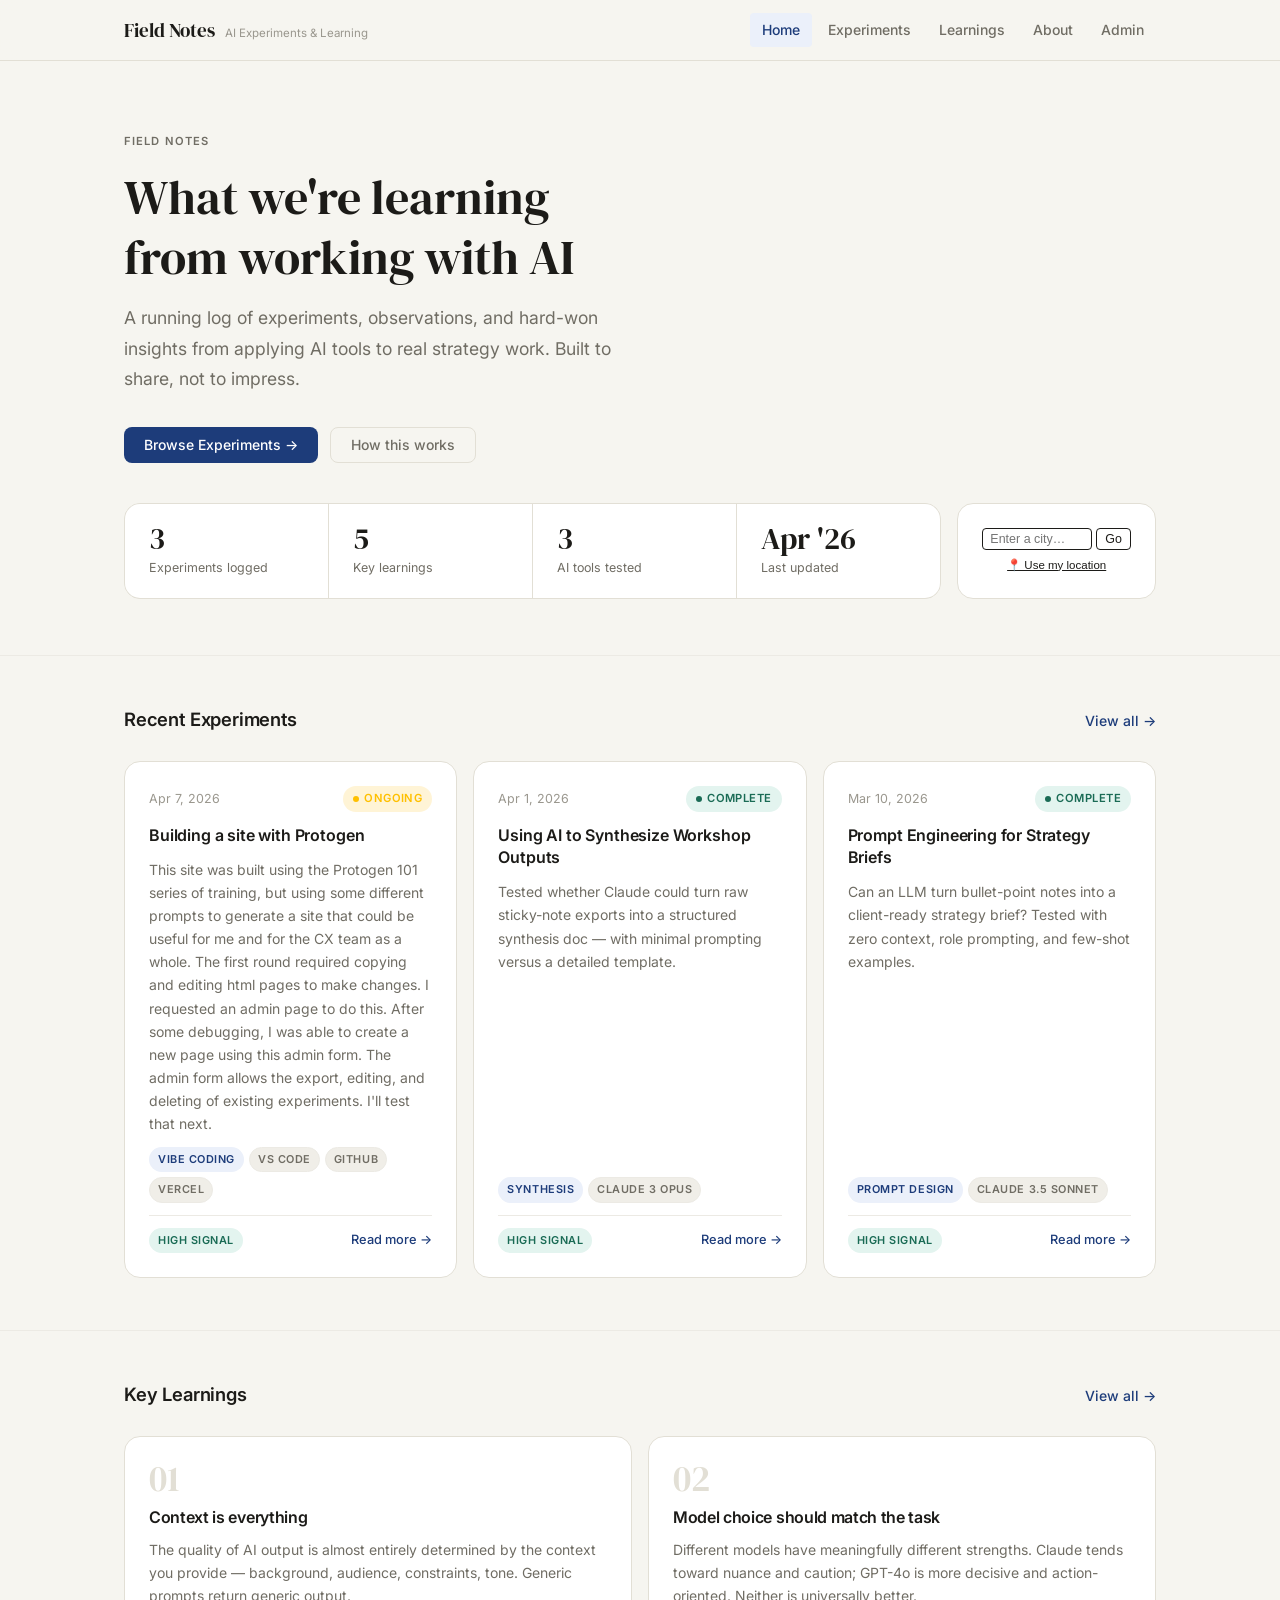
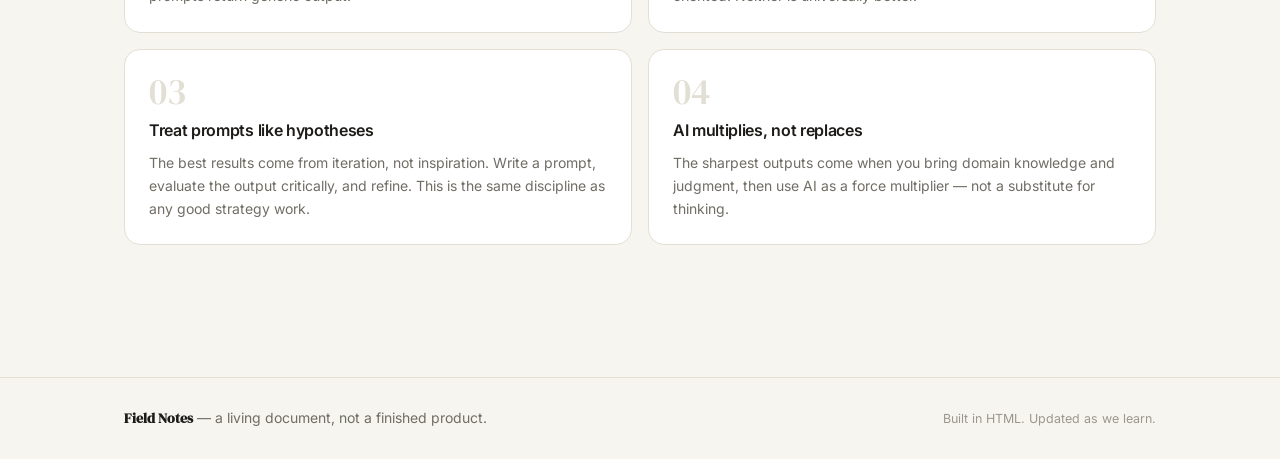
==== commit 6c81199c: "Add admin interface and first experiment page - Created admin interface in `admin/index.html` for ma" ====
--- a/index.html
+++ b/index.html
@@ -21,6 +21,7 @@
         <li><a href="experiments/index.html">Experiments</a></li>
         <li><a href="learnings/index.html">Learnings</a></li>
         <li><a href="about/index.html">About</a></li>
+        <li><a href="admin/index.html">Admin</a></li>
       </ul>
     </div>
   </nav>
@@ -75,8 +76,28 @@
         </div>
 
         <div class="card-grid">
-
-          <!-- Card 1 -->
+<!-- ADMIN:CARDS:START -->
+          <!-- Card 004 -->
+          <article class="card">
+            <div class="card-meta">
+              <span class="card-date">Apr 7, 2026</span>
+              <span class="status-badge status--ongoing">Ongoing</span>
+            </div>
+            <h3>Building a site with Protogen</h3>
+            <p>This site was built using the Protogen 101 series of training, but using some different prompts to generate a site that could be useful for me and for the CX team as a whole.  The first round required copying and editing html pages to make changes. I requested an admin page to do this. After some debugging, I was able to create a new page using this admin form.  The admin form allows the export, editing, and deleting of existing experiments.  I'll test that next.</p>
+            <div class="tags">
+              <span class="tag tag--blue">Vibe Coding</span>
+              <span class="tag">VS Code</span>
+              <span class="tag">Github</span>
+              <span class="tag">Vercel</span>
+            </div>
+            <div class="card-footer">
+              <span class="tag tag--green">High signal</span>
+              <a href="experiments/experiment-004.html" class="card-link card-link-overlay">Read more &rarr;</a>
+            </div>
+          </article>
+
+          <!-- Card 003 -->
           <article class="card">
             <div class="card-meta">
               <span class="card-date">Apr 1, 2026</span>
@@ -90,29 +111,11 @@
             </div>
             <div class="card-footer">
               <span class="tag tag--green">High signal</span>
-              <a href="experiments/experiment-003.html" class="card-link card-link-overlay">Read more →</a>
+              <a href="experiments/experiment-003.html" class="card-link card-link-overlay">Read more &rarr;</a>
             </div>
           </article>
 
-          <!-- Card 2 -->
-          <article class="card">
-            <div class="card-meta">
-              <span class="card-date">Mar 22, 2026</span>
-              <span class="status-badge status--complete">Complete</span>
-            </div>
-            <h3>Model Comparison: Handling Ambiguous Client Briefs</h3>
-            <p>Gave the same five ambiguous strategic questions to GPT-4o and Claude 3.5 Sonnet. Compared quality, nuance, and usefulness of their responses.</p>
-            <div class="tags">
-              <span class="tag">GPT-4o</span>
-              <span class="tag">Claude 3.5 Sonnet</span>
-            </div>
-            <div class="card-footer">
-              <span class="tag tag--yellow">Nuanced</span>
-              <a href="experiments/experiment-002.html" class="card-link card-link-overlay">Read more →</a>
-            </div>
-          </article>
-
-          <!-- Card 3 -->
+          <!-- Card 001 -->
           <article class="card">
             <div class="card-meta">
               <span class="card-date">Mar 10, 2026</span>
@@ -126,10 +129,10 @@
             </div>
             <div class="card-footer">
               <span class="tag tag--green">High signal</span>
-              <a href="experiments/experiment-001.html" class="card-link card-link-overlay">Read more →</a>
+              <a href="experiments/experiment-001.html" class="card-link card-link-overlay">Read more &rarr;</a>
             </div>
           </article>
-
+<!-- ADMIN:CARDS:END -->
         </div>
       </div>
     </section>
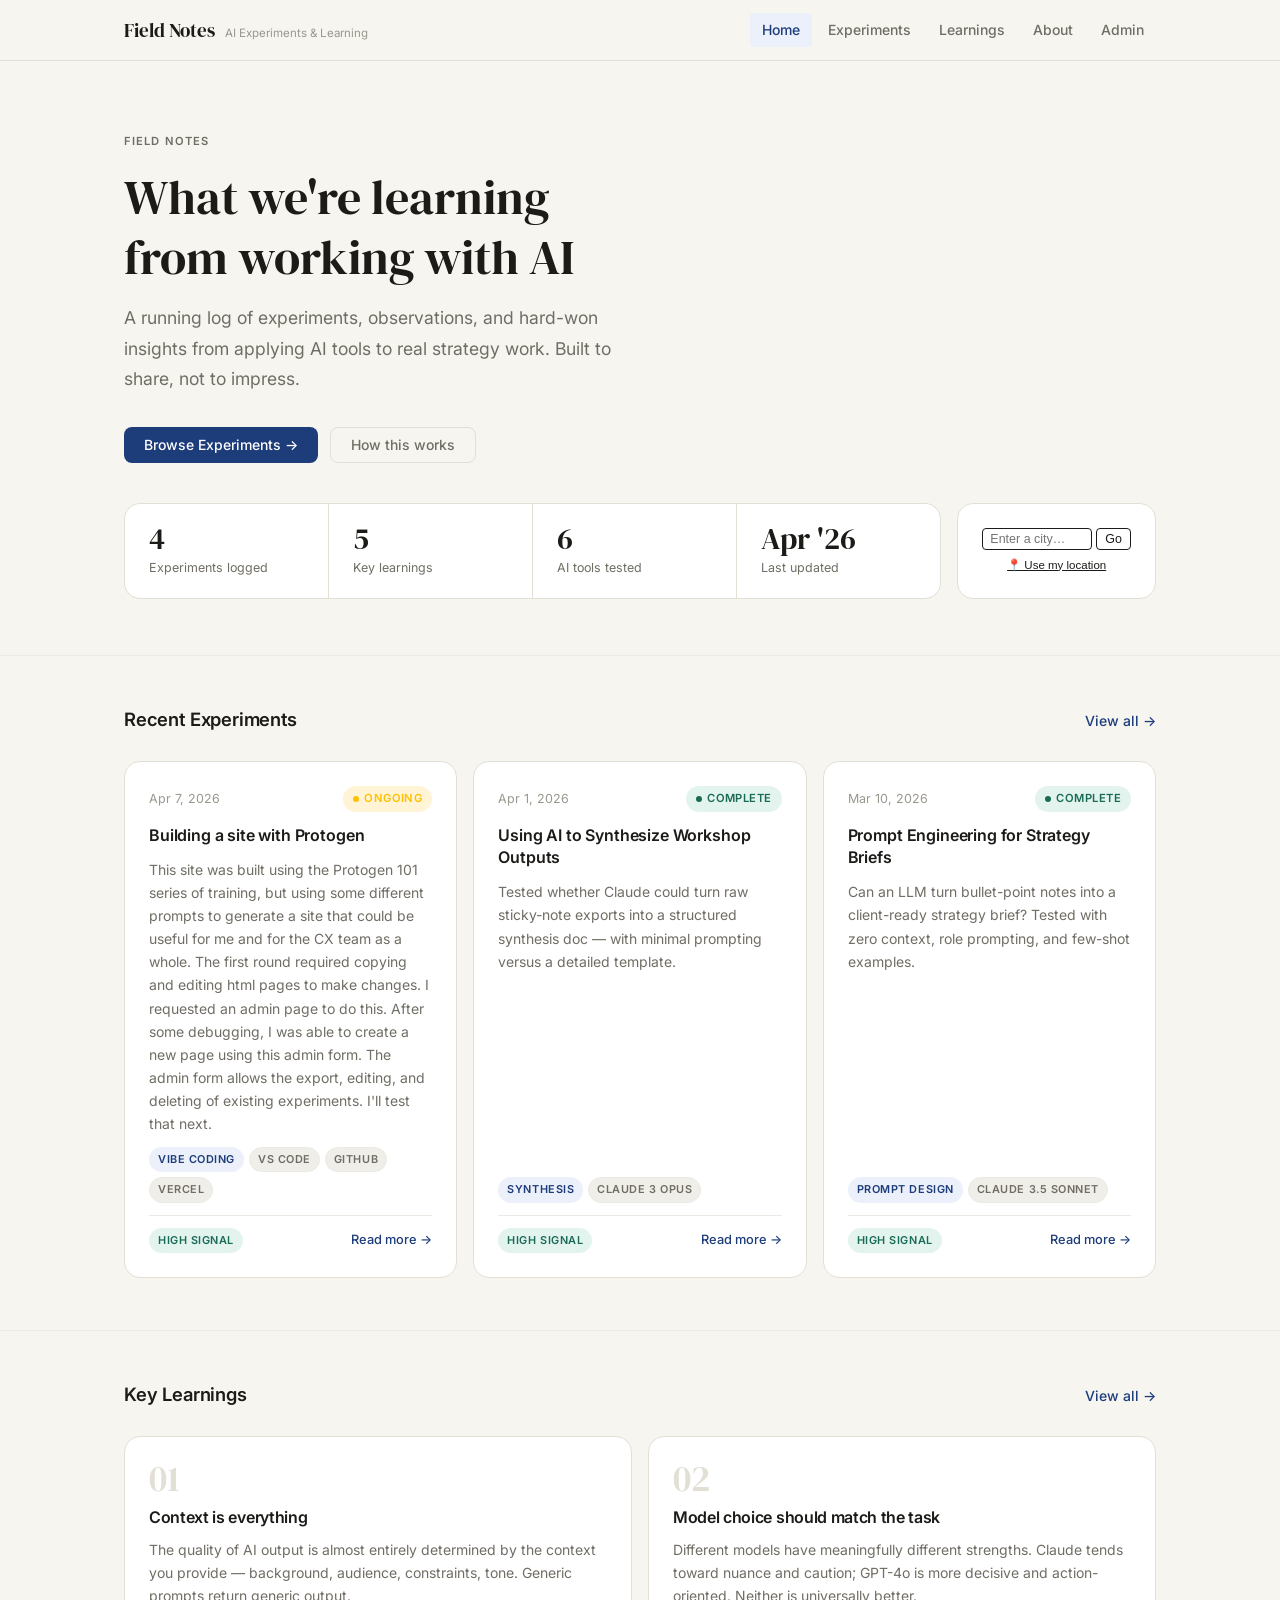
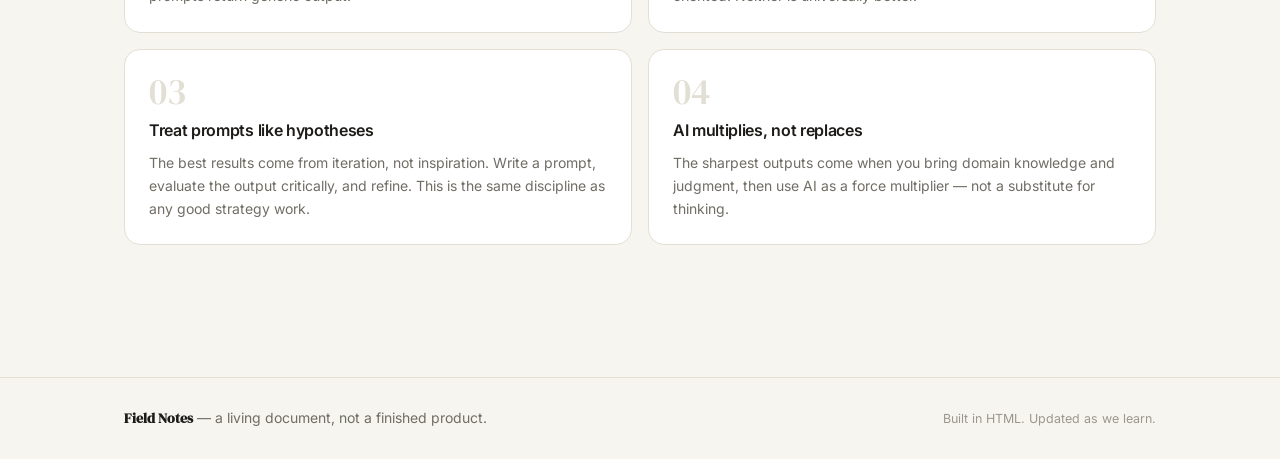
==== commit 96147b56: "Updated the admin to add new experiments to the experiments page" ====
--- a/index.html
+++ b/index.html
@@ -43,7 +43,7 @@
       <div class="hero-bottom">
         <div class="stats-bar">
           <div class="stat">
-            <div class="stat-number">3</div>
+            <div class="stat-number">4</div>
             <div class="stat-label">Experiments logged</div>
           </div>
           <div class="stat">
@@ -51,7 +51,7 @@
             <div class="stat-label">Key learnings</div>
           </div>
           <div class="stat">
-            <div class="stat-number">3</div>
+            <div class="stat-number">6</div>
             <div class="stat-label">AI tools tested</div>
           </div>
           <div class="stat">
@@ -184,184 +184,6 @@
     </div>
   </footer>
 
-  <script>
-  (function () {
-    var widget = document.getElementById('weather-widget');
-
-    var WMO = {
-      0:  { emoji: '&#x2600;&#xFE0F;',  label: 'Clear sky' },
-      1:  { emoji: '&#x1F324;&#xFE0F;', label: 'Mainly clear' },
-      2:  { emoji: '&#x26C5;',           label: 'Partly cloudy' },
-      3:  { emoji: '&#x2601;&#xFE0F;',  label: 'Overcast' },
-      45: { emoji: '&#x1F32B;&#xFE0F;', label: 'Foggy' },
-      48: { emoji: '&#x1F32B;&#xFE0F;', label: 'Icy fog' },
-      51: { emoji: '&#x1F326;&#xFE0F;', label: 'Light drizzle' },
-      53: { emoji: '&#x1F326;&#xFE0F;', label: 'Drizzle' },
-      55: { emoji: '&#x1F327;&#xFE0F;', label: 'Heavy drizzle' },
-      61: { emoji: '&#x1F327;&#xFE0F;', label: 'Light rain' },
-      63: { emoji: '&#x1F327;&#xFE0F;', label: 'Rain' },
-      65: { emoji: '&#x1F327;&#xFE0F;', label: 'Heavy rain' },
-      71: { emoji: '&#x1F328;&#xFE0F;', label: 'Light snow' },
-      73: { emoji: '&#x1F328;&#xFE0F;', label: 'Snow' },
-      75: { emoji: '&#x2744;&#xFE0F;',  label: 'Heavy snow' },
-      77: { emoji: '&#x1F328;&#xFE0F;', label: 'Snow grains' },
-      80: { emoji: '&#x1F326;&#xFE0F;', label: 'Rain showers' },
-      81: { emoji: '&#x1F327;&#xFE0F;', label: 'Heavy showers' },
-      82: { emoji: '&#x26C8;&#xFE0F;',  label: 'Violent showers' },
-      85: { emoji: '&#x1F328;&#xFE0F;', label: 'Snow showers' },
-      86: { emoji: '&#x2744;&#xFE0F;',  label: 'Heavy snow showers' },
-      95: { emoji: '&#x26C8;&#xFE0F;',  label: 'Thunderstorm' },
-      96: { emoji: '&#x26C8;&#xFE0F;',  label: 'Thunderstorm + hail' },
-      99: { emoji: '&#x26C8;&#xFE0F;',  label: 'Thunderstorm + hail' }
-    };
-
-    function setState(html) { widget.innerHTML = html; }
-
-    function showError(msg) {
-      setState('<div class="weather-state">' + msg + '</div>');
-    }
-
-    function render(data, locationName) {
-      var cw   = data.current_weather;
-      var tempF = Math.round(cw.temperature);
-      var condition = WMO[cw.weathercode] || { emoji: '&#x1F321;&#xFE0F;', label: 'Unknown' };
-      var emoji = (cw.windspeed > 30 && [95, 96, 99].indexOf(cw.weathercode) === -1)
-        ? '&#x1F4A8;' : condition.emoji;
-      var editBtn = ' <button id="weather-edit-btn" title="Change location" style="font-size:0.65rem;' +
-        'cursor:pointer;border:none;background:transparent;color:inherit;opacity:0.6;' +
-        'padding:0 2px;vertical-align:middle">&#x270F;</button>';
-      var locHtml = locationName
-        ? '<div class="weather-location">' + locationName + editBtn + '</div>'
-        : '<div>' + editBtn + '</div>';
-      setState(
-        '<div class="weather-emoji">' + emoji + '</div>' +
-        '<div class="weather-temp">' + tempF + '&deg;F</div>' +
-        '<div class="weather-desc">' + condition.label + '</div>' +
-        locHtml
-      );
-      var eb = document.getElementById('weather-edit-btn');
-      if (eb) { eb.addEventListener('click', showLocationPrompt); }
-    }
-
-    function fetchWeather(lat, lon) {
-      return fetch(
-        'https://api.open-meteo.com/v1/forecast' +
-        '?latitude='          + encodeURIComponent(lat) +
-        '&longitude='         + encodeURIComponent(lon) +
-        '&current_weather=true' +
-        '&temperature_unit=fahrenheit' +
-        '&wind_speed_unit=mph'
-      ).then(function (r) {
-        if (!r.ok) throw new Error('Weather request failed');
-        return r.json();
-      });
-    }
-
-    function reverseGeocode(lat, lon) {
-      return fetch(
-        'https://nominatim.openstreetmap.org/reverse?lat=' +
-        encodeURIComponent(lat) + '&lon=' + encodeURIComponent(lon) + '&format=json'
-      ).then(function (r) {
-        if (!r.ok) return null;
-        return r.json().then(function (d) {
-          var a    = d.address || {};
-          var city = a.city || a.town || a.village || a.county || '';
-          var st   = a.state_code || a.state || '';
-          return (city && st) ? city + ', ' + st : (city || null);
-        });
-      }).catch(function () { return null; });
-    }
-
-    function searchCity(query) {
-      fetch(
-        'https://geocoding-api.open-meteo.com/v1/search?name=' +
-        encodeURIComponent(query) + '&count=1&language=en&format=json'
-      ).then(function (r) {
-        if (!r.ok) throw new Error();
-        return r.json();
-      }).then(function (d) {
-        if (!d.results || !d.results.length) {
-          setState('<div class="weather-state" style="font-size:0.8rem">City not found. ' +
-            '<button id="weather-retry-btn" style="cursor:pointer;border:none;background:transparent;' +
-            'color:inherit;text-decoration:underline;padding:0;font-size:0.8rem">Try again</button></div>');
-          var rb = document.getElementById('weather-retry-btn');
-          if (rb) { rb.addEventListener('click', showLocationPrompt); }
-          return;
-        }
-        var place = d.results[0];
-        var name  = place.name + (place.admin1 ? ', ' + place.admin1 : '');
-        fetchWeather(place.latitude, place.longitude)
-          .then(function (data) { render(data, name); })
-          .catch(function () { showError('Weather unavailable'); });
-      }).catch(function () { showError('Weather unavailable'); });
-    }
-
-    function showLocationPrompt() {
-      setState(
-        '<form id="weather-form" style="font-size:0.78rem;line-height:1.7;text-align:center">' +
-        '<input id="weather-city" type="text" placeholder="Enter a city\u2026" autocomplete="off"' +
-        ' style="padding:3px 7px;border:1px solid currentColor;border-radius:4px;' +
-        'background:transparent;color:inherit;font-size:0.78rem;width:110px">' +
-        '<button type="submit" style="margin-left:4px;padding:3px 8px;cursor:pointer;' +
-        'border:1px solid currentColor;background:transparent;border-radius:4px;' +
-        'color:inherit;font-size:0.78rem">Go</button>' +
-        '<div style="margin-top:4px">' +
-        '<button id="weather-geo-btn" type="button" style="font-size:0.72rem;cursor:pointer;' +
-        'border:none;background:transparent;color:inherit;text-decoration:underline;padding:0">' +
-        '&#x1F4CD; Use my location</button></div>' +
-        '</form>'
-      );
-      document.getElementById('weather-form').addEventListener('submit', function (e) {
-        e.preventDefault();
-        var query = document.getElementById('weather-city').value.trim();
-        if (!query) return;
-        setState('<div class="weather-state">Searching\u2026</div>');
-        searchCity(query);
-      });
-      document.getElementById('weather-geo-btn').addEventListener('click', function () {
-        setState('<div class="weather-state">Detecting location\u2026</div>');
-        navigator.geolocation.getCurrentPosition(
-          function (pos) {
-            var lat = pos.coords.latitude;
-            var lon = pos.coords.longitude;
-            Promise.all([fetchWeather(lat, lon), reverseGeocode(lat, lon)])
-              .then(function (res) { render(res[0], res[1]); })
-              .catch(function ()   { showError('Weather unavailable'); });
-          },
-          function () { showError('Location unavailable'); },
-          { timeout: 8000 }
-        );
-      });
-    }
-
-    if (!navigator.geolocation) {
-      showLocationPrompt();
-      return;
-    }
-
-    // If permission already granted, fetch silently; otherwise show the location prompt.
-    if (navigator.permissions) {
-      navigator.permissions.query({ name: 'geolocation' }).then(function (result) {
-        if (result.state === 'granted') {
-          navigator.geolocation.getCurrentPosition(
-            function (pos) {
-              var lat = pos.coords.latitude;
-              var lon = pos.coords.longitude;
-              Promise.all([fetchWeather(lat, lon), reverseGeocode(lat, lon)])
-                .then(function (res) { render(res[0], res[1]); })
-                .catch(function ()   { showError('Weather unavailable'); });
-            },
-            function () { showLocationPrompt(); },
-            { timeout: 8000 }
-          );
-        } else {
-          showLocationPrompt();
-        }
-      }).catch(function () { showLocationPrompt(); });
-    } else {
-      showLocationPrompt();
-    }
-  }());
-  </script>
+  <script src="js/app.js"></script>
 </body>
-</html>
+</html>
